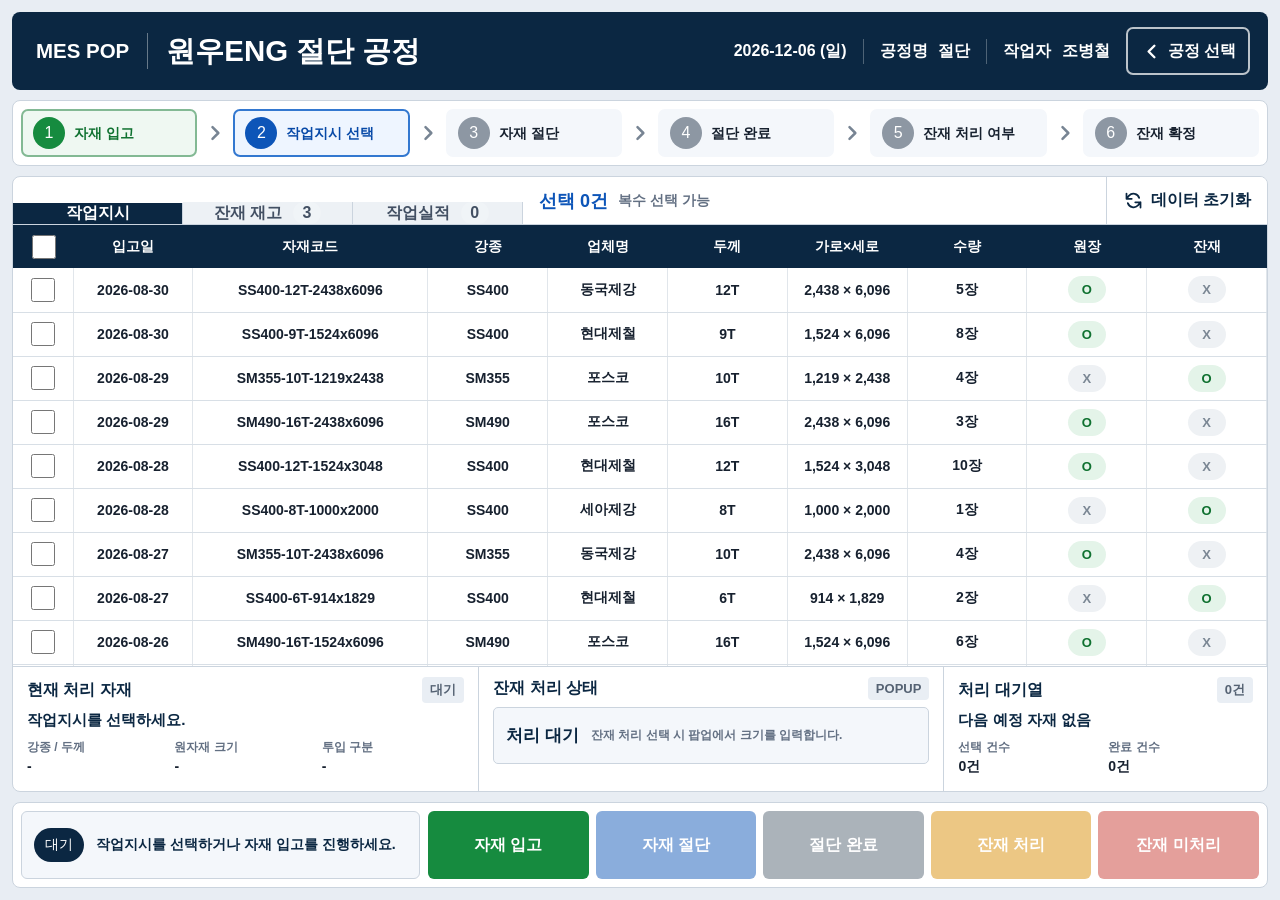
==== cutting.html @ f5e27574 "공정 선택 및 절단 POP 화면 추가" ====
<!doctype html>
<html lang="ko">
  <head>
    <meta charset="UTF-8" />
    <meta name="viewport" content="width=device-width, initial-scale=1.0" />
    <title>MES POP - 원우ENG 절단 공정</title>
    <link rel="stylesheet" href="./cutting.css" />
  </head>
  <body>
    <main class="cutting-shell">
      <header class="cutting-header">
        <div class="header-title">
          <span>MES POP</span>
          <i aria-hidden="true"></i>
          <h1>원우ENG 절단 공정</h1>
        </div>
        <div class="header-facts" aria-label="작업 기본 정보">
          <strong id="todayText">오늘 날짜</strong>
          <i aria-hidden="true"></i>
          <span>공정명 <b>절단</b></span>
          <i aria-hidden="true"></i>
          <span>작업자 <b>조병철</b></span>
          <a href="./index.html" class="back-button">
            <svg viewBox="0 0 24 24" aria-hidden="true"><path d="m15 18-6-6 6-6" /></svg>
            공정 선택
          </a>
        </div>
      </header>

      <section class="flow-strip" aria-label="절단 작업 흐름">
        <div class="flow-step is-done" data-step="0"><span>1</span><strong>자재 입고</strong></div>
        <svg class="flow-arrow" viewBox="0 0 24 24" aria-hidden="true"><path d="m9 5 7 7-7 7" /></svg>
        <div class="flow-step is-active" data-step="1"><span>2</span><strong>작업지시 선택</strong></div>
        <svg class="flow-arrow" viewBox="0 0 24 24" aria-hidden="true"><path d="m9 5 7 7-7 7" /></svg>
        <div class="flow-step" data-step="2"><span>3</span><strong>자재 절단</strong></div>
        <svg class="flow-arrow" viewBox="0 0 24 24" aria-hidden="true"><path d="m9 5 7 7-7 7" /></svg>
        <div class="flow-step" data-step="3"><span>4</span><strong>절단 완료</strong></div>
        <svg class="flow-arrow" viewBox="0 0 24 24" aria-hidden="true"><path d="m9 5 7 7-7 7" /></svg>
        <div class="flow-step" data-step="4"><span>5</span><strong>잔재 처리 여부</strong></div>
        <svg class="flow-arrow" viewBox="0 0 24 24" aria-hidden="true"><path d="m9 5 7 7-7 7" /></svg>
        <div class="flow-step" data-step="5"><span>6</span><strong>잔재 확정</strong></div>
      </section>

      <section class="work-panel">
        <div class="panel-toolbar">
          <div class="tabs" role="tablist" aria-label="자재 정보 보기">
            <button class="tab-button is-active" id="ordersTab" type="button" role="tab" aria-selected="true" aria-controls="ordersView">작업지시</button>
            <button class="tab-button" id="residueTab" type="button" role="tab" aria-selected="false" aria-controls="residueView">잔재 재고 <span id="residueCount">3</span></button>
            <button class="tab-button" id="resultsTab" type="button" role="tab" aria-selected="false" aria-controls="resultsView">작업실적 <span id="resultCount">0</span></button>
          </div>
          <div class="toolbar-summary"><strong id="selectedCount">선택 0건</strong><span>복수 선택 가능</span></div>
          <button class="utility-button" id="resetButton" type="button" title="초기 더미 데이터로 복원">
            <svg viewBox="0 0 24 24" aria-hidden="true"><path d="M4 4v6h6M20 20v-6h-6M5.5 15a7 7 0 0 0 11.6 2.6L20 14M4 10l2.9-3.6A7 7 0 0 1 18.5 9" /></svg>
            데이터 초기화
          </button>
        </div>

        <div class="table-view" id="ordersView" role="tabpanel" aria-labelledby="ordersTab">
          <table class="material-table">
            <thead>
              <tr>
                <th class="check-column"><input id="selectAll" type="checkbox" aria-label="전체 작업지시 선택" /></th>
                <th>입고일</th><th class="code-column">자재코드</th><th>강종</th><th>업체명</th>
                <th>두께</th><th>가로×세로</th><th>수량</th><th>원장</th><th>잔재</th>
              </tr>
            </thead>
            <tbody id="orderRows"></tbody>
          </table>
        </div>

        <div class="table-view" id="residueView" role="tabpanel" aria-labelledby="residueTab" hidden>
          <table class="material-table residue-table">
            <thead><tr><th>잔재번호</th><th class="code-column">원자재코드</th><th>강종</th><th>두께</th><th>가로×세로</th><th>등록일</th><th>상태</th></tr></thead>
            <tbody id="residueRows"></tbody>
          </table>
        </div>

        <div class="table-view" id="resultsView" role="tabpanel" aria-labelledby="resultsTab" hidden>
          <table class="material-table result-table">
            <thead><tr><th>실적번호</th><th>완료일시</th><th class="code-column">자재코드</th><th>강종</th><th>두께</th><th>원자재 크기</th><th>투입 구분</th><th>처리결과</th><th>작업자</th></tr></thead>
            <tbody id="resultRows"></tbody>
          </table>
        </div>

        <div class="work-detail">
          <article class="detail-section current-material">
            <div class="detail-heading"><strong>현재 처리 자재</strong><span id="queuePosition">대기</span></div>
            <p class="primary-value" id="currentCode">작업지시를 선택하세요.</p>
            <dl>
              <div><dt>강종 / 두께</dt><dd id="currentSpec">-</dd></div>
              <div><dt>원자재 크기</dt><dd id="currentSize">-</dd></div>
              <div><dt>투입 구분</dt><dd id="currentSource">-</dd></div>
            </dl>
          </article>

          <article class="detail-section residue-entry" id="residueEntry">
            <div class="detail-heading"><strong>잔재 처리 상태</strong><span>POPUP</span></div>
            <div class="residue-ready"><strong id="residueStatus">처리 대기</strong><p id="inputGuide">잔재 처리 선택 시 팝업에서 크기를 입력합니다.</p></div>
          </article>

          <article class="detail-section queue-section">
            <div class="detail-heading"><strong>처리 대기열</strong><span id="queueCount">0건</span></div>
            <p class="primary-value" id="nextCode">다음 예정 자재 없음</p>
            <dl>
              <div><dt>선택 건수</dt><dd id="totalSelected">0건</dd></div>
              <div><dt>완료 건수</dt><dd id="completedCount">0건</dd></div>
            </dl>
          </article>
        </div>
      </section>

      <footer class="operator-footer">
        <section class="status-message" aria-live="polite">
          <span id="messageType">대기</span>
          <strong id="statusMessage">작업지시를 선택하거나 자재 입고를 진행하세요.</strong>
        </section>
        <section class="action-grid">
          <button class="action-button receipt" id="receiptButton" type="button">자재 입고</button>
          <button class="action-button cut" id="cutButton" type="button" disabled>자재 절단</button>
          <button class="action-button complete" id="completeButton" type="button" disabled>절단 완료</button>
          <button class="action-button residue" id="residueProcessButton" type="button" disabled>잔재 처리</button>
          <button class="action-button discard" id="noResidueButton" type="button" disabled>잔재 미처리</button>
        </section>
      </footer>
    </main>

    <dialog class="receipt-dialog" id="receiptDialog" aria-labelledby="receiptTitle">
      <form method="dialog" id="receiptForm">
        <div class="dialog-header">
          <div><span>자재 입고 등록</span><h2 id="receiptTitle">신규 원장 정보</h2></div>
          <button class="close-button" value="cancel" type="submit" formnovalidate aria-label="입고 등록 창 닫기">×</button>
        </div>
        <div class="form-grid">
          <label>강종<select id="steelInput" required><option value="SS400">SS400</option><option value="SM355">SM355</option><option value="SM490">SM490</option></select></label>
          <label>업체명<input id="supplierInput" type="text" value="포스코" required /></label>
          <label>두께(mm)<input id="thicknessInput" type="number" min="1" value="12" required /></label>
          <label>가로(mm)<input id="widthInput" type="number" min="1" value="2438" required /></label>
          <label>세로(mm)<input id="heightInput" type="number" min="1" value="6096" required /></label>
          <label>수량(장)<input id="quantityInput" type="number" min="1" value="1" required /></label>
        </div>
        <div class="code-preview"><span>자동 생성 자재코드</span><strong id="codePreview">SS400-12T-2438x6096</strong></div>
        <div class="dialog-actions">
          <button class="dialog-cancel" value="cancel" type="submit" formnovalidate>취소</button>
          <button class="dialog-confirm" id="saveReceiptButton" value="default" type="submit">입고 등록</button>
        </div>
      </form>
    </dialog>

    <dialog class="action-dialog no-residue-dialog" id="noResidueDialog" aria-labelledby="noResidueTitle">
      <div class="confirm-dialog-body">
        <span class="dialog-symbol" aria-hidden="true">!</span>
        <h2 id="noResidueTitle">잔재 미처리 확인</h2>
        <p>잔재로 처리하지 않고 절단을 완료하시겠습니까?</p>
        <strong id="noResidueCode">-</strong>
        <div class="decision-actions">
          <button class="yes-button" id="confirmNoResidueButton" type="button">예 (절단완료)</button>
          <button class="no-button" id="changeToResidueButton" type="button">아니요 (잔재처리)</button>
        </div>
      </div>
    </dialog>

    <dialog class="action-dialog residue-size-dialog" id="residueSizeDialog" aria-labelledby="residueDialogTitle">
      <div class="dialog-header">
        <div><span>잔재 재고 등록</span><h2 id="residueDialogTitle">잔재 크기 입력</h2></div>
        <button class="close-button" id="closeResidueDialog" type="button" aria-label="잔재 크기 입력 창 닫기">×</button>
      </div>
      <div class="residue-source-summary">
        <span>현재 처리 자재</span><strong id="residueDialogCode">-</strong><p id="residueDialogSourceSize">원자재 크기 -</p>
      </div>
      <div class="popup-dimension-inputs">
        <label>잔재 가로(mm)<input id="residueWidth" type="number" min="1" inputmode="numeric" placeholder="가로 길이" /></label>
        <span aria-hidden="true">×</span>
        <label>잔재 세로(mm)<input id="residueHeight" type="number" min="1" inputmode="numeric" placeholder="세로 길이" /></label>
      </div>
      <p class="popup-guide" id="popupInputGuide">원자재보다 작은 잔재 가로·세로 길이를 입력하세요.</p>
      <div class="dialog-actions">
        <button class="dialog-cancel" id="cancelResidueButton" type="button">취소</button>
        <button class="dialog-confirm" id="residueConfirmButton" type="button">잔재 확정</button>
      </div>
    </dialog>

    <script src="./cutting.js"></script>
  </body>
</html>
---- cutting.css ----
:root {
  --navy: #0b2742; --navy-2: #12395f; --blue: #0d55b8; --green: #168b3f;
  --green-2: #0f7130; --amber: #f7b500; --amber-2: #d98c00; --red: #c7392f;
  --text: #17212f; --muted: #637083; --line: #cbd4de; --soft: #f4f7fb; --panel: #fff;
  font-family: "Pretendard", "Apple SD Gothic Neo", "Malgun Gothic", Arial, sans-serif;
}

* { box-sizing: border-box; }
body { background: #e8edf3; color: var(--text); margin: 0; min-height: 100vh; }
button, input, select { font: inherit; letter-spacing: 0; }
button { cursor: pointer; font-weight: 900; }
button:disabled { cursor: not-allowed; opacity: .48; }

.cutting-shell {
  display: grid; gap: 10px; grid-template-rows: auto auto minmax(0, 1fr) auto;
  height: 100vh; min-height: 680px; overflow: hidden; padding: 12px;
}

.cutting-header {
  align-items: center; background: var(--navy); border-radius: 8px; color: #fff; display: grid;
  gap: 24px; grid-template-columns: minmax(390px, 1fr) auto; min-height: 78px; padding: 12px 18px 12px 24px;
}
.header-title, .header-facts { align-items: center; display: flex; min-width: 0; }
.header-title { gap: 18px; }
.header-title > span { font-size: clamp(20px, 1.6vw, 26px); font-weight: 900; white-space: nowrap; }
.header-title > i { background: rgba(255,255,255,.38); height: 36px; width: 1px; }
.header-title h1 { font-size: clamp(25px, 2.3vw, 38px); line-height: 1; margin: 0; white-space: nowrap; }
.header-facts { gap: 16px; font-size: clamp(15px, 1.25vw, 20px); font-style: normal; font-weight: 700; white-space: nowrap; }
.header-facts > i { background: rgba(255,255,255,.28); height: 25px; width: 1px; }
.header-facts b { margin-left: 6px; }
.back-button {
  align-items: center; border: 2px solid rgba(255,255,255,.72); border-radius: 7px; color: #fff;
  display: inline-flex; font-weight: 900; gap: 5px; min-height: 48px; padding: 0 12px; text-decoration: none;
}
.back-button:hover, .back-button:focus-visible { background: rgba(255,255,255,.12); outline: 3px solid rgba(255,255,255,.22); }
.back-button svg { fill: none; height: 23px; stroke: currentColor; stroke-linecap: round; stroke-linejoin: round; stroke-width: 2.5; width: 23px; }

.flow-strip {
  align-items: center; background: #fff; border: 1px solid var(--line); border-radius: 8px; display: flex;
  gap: 8px;
  min-height: 62px; padding: 8px;
}
.flow-step { align-items: center; background: var(--soft); border: 2px solid transparent; border-radius: 7px; display: flex; flex: 1 1 0; gap: 9px; min-height: 46px; min-width: 0; padding: 6px 10px; }
.flow-step span { align-items: center; background: #8d97a3; border-radius: 999px; color: #fff; display: flex; flex: 0 0 32px; font-size: 16px; height: 32px; justify-content: center; width: 32px; }
.flow-step strong { font-size: clamp(14px, 1.1vw, 18px); white-space: nowrap; }
.flow-step.is-active { background: #eef5ff; border-color: #3378d0; color: #0749a7; }
.flow-step.is-active span { background: var(--blue); }
.flow-step.is-done { background: #eff8f2; border-color: #83b994; color: var(--green-2); }
.flow-step.is-done span { background: var(--green); }
.flow-arrow { fill: none; flex: 0 0 20px; height: 20px; stroke: #778493; stroke-linecap: round; stroke-linejoin: round; stroke-width: 3; width: 20px; }

.work-panel {
  background: #fff; border: 1px solid var(--line); border-radius: 8px; display: grid;
  grid-template-rows: auto minmax(170px, 1fr) auto; min-height: 0; overflow: hidden;
}
.panel-toolbar { align-items: stretch; border-bottom: 1px solid var(--line); display: grid; grid-template-columns: auto 1fr auto; min-height: 48px; }
.tabs { align-items: end; display: flex; }
.tab-button { background: #edf1f5; border: 0; border-right: 1px solid var(--line); color: #435063; min-width: 170px; padding: 0 22px; }
.tab-button.is-active { background: var(--navy); color: #fff; }
.tab-button span { background: rgba(255,255,255,.18); border-radius: 999px; display: inline-flex; justify-content: center; margin-left: 6px; min-width: 28px; padding: 2px 7px; }
.toolbar-summary { align-items: center; display: flex; gap: 10px; padding: 0 16px; }
.toolbar-summary strong { color: var(--blue); font-size: 18px; }
.toolbar-summary span { color: var(--muted); font-size: 14px; font-weight: 800; }
.utility-button { align-items: center; background: #fff; border: 0; border-left: 1px solid var(--line); color: var(--navy); display: flex; gap: 7px; padding: 0 16px; }
.utility-button:hover { background: var(--soft); }
.utility-button svg { fill: none; height: 21px; stroke: currentColor; stroke-linecap: round; stroke-linejoin: round; stroke-width: 2; width: 21px; }

.table-view { min-height: 0; overflow: auto; }
.table-view[hidden] { display: none; }
.material-table { border-collapse: collapse; min-width: 1180px; table-layout: fixed; width: 100%; }
.material-table th { background: var(--navy); color: #fff; font-size: clamp(14px, 1.05vw, 17px); height: 43px; padding: 0 8px; position: sticky; top: 0; white-space: nowrap; z-index: 2; }
.material-table td { border-bottom: 1px solid #d8dfe6; border-right: 1px solid #e1e6eb; font-size: clamp(14px, 1.05vw, 17px); font-weight: 700; height: 44px; padding: 4px 8px; text-align: center; white-space: nowrap; }
.material-table tbody tr { cursor: pointer; }
.material-table tbody tr:hover { background: #f0f6fc; }
.material-table tbody tr.is-selected { background: #e2efff; color: #0752af; outline: 2px solid #3c8ae5; outline-offset: -2px; }
.material-table tbody tr.is-empty { color: #98a2ad; cursor: not-allowed; }
.check-column { width: 60px; }
.code-column { width: 235px; }
.material-table input[type="checkbox"] { accent-color: var(--blue); height: 24px; width: 24px; }
.source-mark { align-items: center; border-radius: 999px; display: inline-flex; font-size: 13px; font-weight: 900; height: 27px; justify-content: center; min-width: 38px; padding: 0 8px; }
.source-mark.is-on { background: #e4f4e9; color: var(--green-2); }
.source-mark.is-off { background: #eef1f4; color: #7b8794; }
.residue-table { min-width: 980px; }
.residue-table td:first-child { color: var(--blue); font-weight: 900; }
.stock-status { color: var(--green); font-weight: 900; }
.result-table { min-width: 1240px; }
.result-table td:first-child { color: var(--blue); font-weight: 900; }
.result-status { background: #e9edf2; border-radius: 4px; color: #3e4a59; display: inline-block; font-size: 13px; font-weight: 900; padding: 5px 9px; }
.empty-result-row { cursor: default !important; }
.empty-result-row td { color: var(--muted); font-size: 17px; height: 120px; }

.work-detail { border-top: 1px solid var(--line); display: grid; grid-template-columns: 1.15fr 1.15fr .8fr; min-height: 125px; }
.detail-section { min-width: 0; padding: 10px 14px; }
.detail-section + .detail-section { border-left: 1px solid var(--line); }
.detail-heading { align-items: center; display: flex; justify-content: space-between; margin-bottom: 7px; }
.detail-heading strong { color: var(--navy); font-size: 16px; }
.detail-heading span { background: #e9eef4; border-radius: 4px; color: #556273; font-size: 13px; font-weight: 900; padding: 4px 8px; }
.primary-value { color: var(--navy); font-size: clamp(15px, 1.2vw, 19px); font-weight: 900; margin: 0 0 8px; overflow: hidden; text-overflow: ellipsis; white-space: nowrap; }
.detail-section dl { display: grid; gap: 5px; grid-template-columns: repeat(3, minmax(0, 1fr)); margin: 0; }
.detail-section dl div { min-width: 0; }
.detail-section dt { color: var(--muted); font-size: 12px; font-weight: 800; }
.detail-section dd { font-size: 14px; font-weight: 900; margin: 2px 0 0; overflow: hidden; text-overflow: ellipsis; white-space: nowrap; }
.queue-section dl { grid-template-columns: repeat(2, minmax(0, 1fr)); }
.dimension-inputs { align-items: end; display: grid; gap: 8px; grid-template-columns: 1fr auto 1fr; }
.dimension-inputs label { color: var(--muted); display: grid; font-size: 12px; font-weight: 800; gap: 3px; }
.dimension-inputs > span { font-size: 22px; font-weight: 900; padding-bottom: 9px; }
.dimension-inputs input { border: 2px solid #aeb9c5; border-radius: 5px; font-size: 19px; font-weight: 900; height: 42px; min-width: 0; padding: 0 10px; width: 100%; }
.dimension-inputs input:focus { border-color: var(--blue); outline: 3px solid rgba(13,85,184,.16); }
.dimension-inputs input:disabled { background: #edf0f3; }
.residue-entry.is-active { background: #f0f9f3; }
.residue-entry.is-active .detail-heading strong { color: var(--green-2); }
#inputGuide { color: var(--muted); font-size: 12px; font-weight: 800; margin: 5px 0 0; }
#inputGuide.is-error { color: var(--red); }
.residue-ready { align-items: center; background: var(--soft); border: 1px solid var(--line); border-radius: 5px; display: flex; gap: 12px; min-height: 57px; padding: 8px 12px; }
.residue-ready > strong { color: var(--navy); flex: 0 0 auto; font-size: 17px; }
.residue-ready p { margin: 0 !important; }

.operator-footer { background: #fff; border: 1px solid var(--line); border-radius: 8px; display: grid; gap: 8px; grid-template-columns: minmax(330px, .72fr) minmax(760px, 1.5fr); min-height: 86px; padding: 8px; }
.status-message { align-items: center; background: var(--soft); border: 1px solid var(--line); border-radius: 6px; display: flex; gap: 12px; min-width: 0; padding: 8px 12px; }
.status-message span { align-items: center; background: var(--navy); border-radius: 999px; color: #fff; display: flex; flex: 0 0 50px; font-size: 14px; height: 34px; justify-content: center; }
.status-message strong { color: var(--navy); font-size: clamp(14px, 1.1vw, 17px); line-height: 1.25; }
.status-message.is-working span { background: var(--green); }
.status-message.is-alert span { background: var(--amber-2); }
.status-message.is-complete span { background: var(--green); }
.action-grid { display: grid; gap: 7px; grid-template-columns: repeat(5, minmax(0, 1fr)); }
.action-button { border: 0; border-radius: 6px; color: #fff; font-size: clamp(15px, 1.25vw, 20px); min-height: 66px; padding: 6px; }
.action-button:not(:disabled):active { transform: translateY(1px); }
.receipt { background: var(--green); }
.cut { background: var(--blue); }
.complete { background: #526171; }
.residue { background: var(--amber-2); }
.discard { background: var(--red); }
.confirm { background: var(--navy); }

.receipt-dialog { border: 0; border-radius: 8px; box-shadow: 0 24px 80px rgba(0,0,0,.36); max-width: 760px; padding: 0; width: calc(100% - 32px); }
.receipt-dialog::backdrop { background: rgba(5,20,34,.68); }
.receipt-dialog form { margin: 0; }
.dialog-header { align-items: center; background: var(--navy); color: #fff; display: flex; justify-content: space-between; padding: 18px 22px; }
.dialog-header span { color: #9ec3e7; font-size: 14px; font-weight: 900; }
.dialog-header h2 { font-size: 27px; margin: 3px 0 0; }
.close-button { background: transparent; border: 0; color: #fff; font-size: 38px; height: 48px; width: 48px; }
.form-grid { display: grid; gap: 15px; grid-template-columns: repeat(2, minmax(0, 1fr)); padding: 22px; }
.form-grid label { color: #465467; display: grid; font-size: 15px; font-weight: 900; gap: 6px; }
.form-grid input, .form-grid select { background: #fff; border: 2px solid #b6c0cb; border-radius: 6px; font-size: 19px; font-weight: 800; height: 50px; min-width: 0; padding: 0 12px; }
.form-grid input:focus, .form-grid select:focus { border-color: var(--blue); outline: 3px solid rgba(13,85,184,.14); }
.code-preview { background: #eef5fd; border: 1px solid #b9d3f0; display: grid; gap: 5px; margin: 0 22px; padding: 13px 16px; }
.code-preview span { color: var(--muted); font-size: 13px; font-weight: 900; }
.code-preview strong { color: var(--blue); font-size: 23px; overflow-wrap: anywhere; }
.dialog-actions { display: grid; gap: 10px; grid-template-columns: 1fr 1fr; padding: 18px 22px 22px; }
.dialog-actions button { border: 0; border-radius: 6px; font-size: 19px; min-height: 56px; }
.dialog-cancel { background: #e5e9ee; color: #374354; }
.dialog-confirm { background: var(--green); color: #fff; }

.action-dialog { border: 0; border-radius: 8px; box-shadow: 0 24px 80px rgba(0,0,0,.4); max-width: 620px; padding: 0; width: calc(100% - 32px); }
.action-dialog::backdrop { background: rgba(5,20,34,.72); }
.confirm-dialog-body { padding: 28px; text-align: center; }
.dialog-symbol { align-items: center; background: #fff3cf; border: 2px solid var(--amber-2); border-radius: 999px; color: #8b5800; display: flex; font-size: 32px; font-weight: 900; height: 64px; justify-content: center; margin: 0 auto 14px; width: 64px; }
.confirm-dialog-body h2 { color: var(--navy); font-size: 28px; margin: 0 0 10px; }
.confirm-dialog-body p { color: #2f3b4a; font-size: 21px; font-weight: 800; line-height: 1.45; margin: 0 0 14px; }
.confirm-dialog-body > strong { background: var(--soft); border: 1px solid var(--line); color: var(--blue); display: block; font-size: 18px; overflow-wrap: anywhere; padding: 12px; }
.decision-actions { display: grid; gap: 10px; grid-template-columns: 1fr 1fr; margin-top: 22px; }
.decision-actions button { border: 0; border-radius: 6px; color: #fff; font-size: 19px; min-height: 62px; }
.yes-button { background: var(--green); }
.no-button { background: var(--amber-2); }
.residue-source-summary { background: #eef5fd; border-bottom: 1px solid #b9d3f0; display: grid; gap: 4px; padding: 15px 22px; }
.residue-source-summary span { color: var(--muted); font-size: 13px; font-weight: 900; }
.residue-source-summary strong { color: var(--blue); font-size: 20px; overflow-wrap: anywhere; }
.residue-source-summary p { color: #3e4a59; font-size: 15px; font-weight: 800; margin: 0; }
.popup-dimension-inputs { align-items: end; display: grid; gap: 10px; grid-template-columns: 1fr auto 1fr; padding: 22px 22px 10px; }
.popup-dimension-inputs label { color: #465467; display: grid; font-size: 14px; font-weight: 900; gap: 6px; }
.popup-dimension-inputs input { border: 2px solid #aeb9c5; border-radius: 6px; font-size: 22px; font-weight: 900; height: 54px; min-width: 0; padding: 0 12px; width: 100%; }
.popup-dimension-inputs input:focus { border-color: var(--blue); outline: 3px solid rgba(13,85,184,.16); }
.popup-dimension-inputs > span { font-size: 25px; font-weight: 900; padding-bottom: 12px; }
.popup-guide { color: var(--muted); font-size: 14px; font-weight: 800; margin: 0; padding: 0 22px; }
.popup-guide.is-error { color: var(--red); }

@media (max-width: 1240px) {
  .cutting-shell { height: auto; min-height: 100vh; overflow: visible; }
  .cutting-header { grid-template-columns: 1fr; gap: 10px; }
  .header-facts { flex-wrap: wrap; }
  .flow-strip { overflow-x: auto; }
  .flow-step { min-width: 150px; }
  .work-panel { min-height: 540px; }
  .operator-footer { grid-template-columns: 1fr; }
}

@media (max-width: 820px) {
  .cutting-shell { padding: 7px; }
  .header-title { align-items: flex-start; flex-direction: column; gap: 3px; }
  .header-title > i { display: none; }
  .header-title h1 { white-space: normal; }
  .header-facts > i { display: none; }
  .back-button { margin-left: auto; }
  .panel-toolbar { grid-template-columns: 1fr auto; }
  .toolbar-summary { grid-column: 1 / -1; grid-row: 2; min-height: 42px; }
  .tab-button { min-width: 130px; padding: 0 12px; }
  .utility-button { font-size: 0; padding: 0 14px; }
  .utility-button svg { height: 26px; width: 26px; }
  .work-detail { grid-template-columns: 1fr; }
  .detail-section + .detail-section { border-left: 0; border-top: 1px solid var(--line); }
  .action-grid { grid-template-columns: repeat(2, minmax(0, 1fr)); }
  .action-button { min-height: 58px; }
  .form-grid { grid-template-columns: 1fr; }
  .tabs { max-width: 100%; overflow-x: auto; }
}

@media (max-width: 480px) {
  .header-facts { align-items: flex-start; flex-direction: column; }
  .back-button { margin-left: 0; width: 100%; }
  .tabs { overflow-x: auto; }
  .panel-toolbar { grid-template-columns: minmax(0, 1fr) auto; }
  .tab-button { min-width: 118px; }
  .detail-section dl { grid-template-columns: 1fr; }
  .dimension-inputs { grid-template-columns: 1fr; }
  .dimension-inputs > span { display: none; }
  .decision-actions, .popup-dimension-inputs { grid-template-columns: 1fr; }
  .popup-dimension-inputs > span { display: none; }
}

@media (prefers-reduced-motion: reduce) { * { scroll-behavior: auto !important; } }
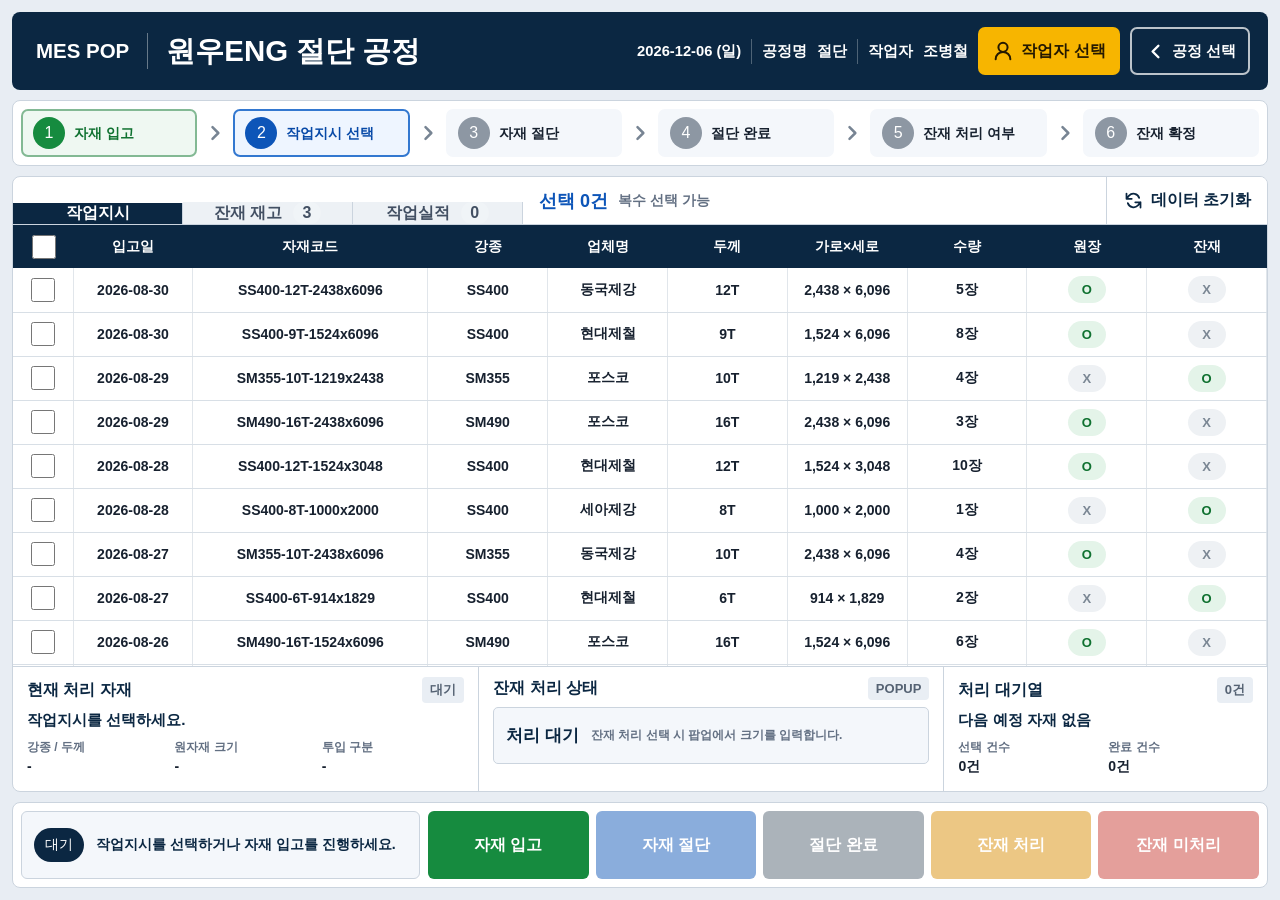
==== commit aa87f4a4: "작업자 선택 및 이름 반영 기능 추가" ====
--- a/cutting.html
+++ b/cutting.html
@@ -5,6 +5,7 @@
     <meta name="viewport" content="width=device-width, initial-scale=1.0" />
     <title>MES POP - 원우ENG 절단 공정</title>
     <link rel="stylesheet" href="./cutting.css" />
+    <link rel="stylesheet" href="./operator.css" />
   </head>
   <body>
     <main class="cutting-shell">
@@ -19,7 +20,11 @@
           <i aria-hidden="true"></i>
           <span>공정명 <b>절단</b></span>
           <i aria-hidden="true"></i>
-          <span>작업자 <b>조병철</b></span>
+          <span>작업자 <b data-operator-name>조병철</b></span>
+          <button class="operator-select-button" type="button">
+            <svg viewBox="0 0 24 24" aria-hidden="true"><path d="M20 21a8 8 0 0 0-16 0M12 13a5 5 0 1 0 0-10 5 5 0 0 0 0 10" /></svg>
+            작업자 선택
+          </button>
           <a href="./index.html" class="back-button">
             <svg viewBox="0 0 24 24" aria-hidden="true"><path d="m15 18-6-6 6-6" /></svg>
             공정 선택
@@ -179,6 +184,7 @@
       </div>
     </dialog>
 
+    <script src="./operator.js"></script>
     <script src="./cutting.js"></script>
   </body>
 </html>
--- a/cutting.css
+++ b/cutting.css
@@ -25,7 +25,7 @@
 .header-title > span { font-size: clamp(20px, 1.6vw, 26px); font-weight: 900; white-space: nowrap; }
 .header-title > i { background: rgba(255,255,255,.38); height: 36px; width: 1px; }
 .header-title h1 { font-size: clamp(25px, 2.3vw, 38px); line-height: 1; margin: 0; white-space: nowrap; }
-.header-facts { gap: 16px; font-size: clamp(15px, 1.25vw, 20px); font-style: normal; font-weight: 700; white-space: nowrap; }
+.header-facts { gap: 10px; font-size: clamp(14px, 1.15vw, 19px); font-style: normal; font-weight: 700; white-space: nowrap; }
 .header-facts > i { background: rgba(255,255,255,.28); height: 25px; width: 1px; }
 .header-facts b { margin-left: 6px; }
 .back-button {
--- a/operator.css
+++ b/operator.css
@@ -0,0 +1,134 @@
+.operator-select-button {
+  align-items: center;
+  background: #f7b500;
+  border: 0;
+  border-radius: 7px;
+  color: #241900;
+  display: inline-flex;
+  flex: 0 0 auto;
+  font-size: 16px;
+  font-weight: 900;
+  gap: 7px;
+  justify-content: center;
+  min-height: 48px;
+  padding: 0 14px;
+  white-space: nowrap;
+}
+
+.operator-select-button:hover,
+.operator-select-button:focus-visible {
+  background: #ffc72c;
+  outline: 3px solid rgba(247, 181, 0, 0.28);
+}
+
+.operator-select-button svg {
+  fill: none;
+  height: 22px;
+  stroke: currentColor;
+  stroke-linecap: round;
+  stroke-linejoin: round;
+  stroke-width: 2.2;
+  width: 22px;
+}
+
+.operator-dialog {
+  border: 0;
+  border-radius: 8px;
+  box-shadow: 0 24px 80px rgba(0, 0, 0, 0.4);
+  max-width: 560px;
+  padding: 0;
+  width: calc(100% - 32px);
+}
+
+.operator-dialog::backdrop {
+  background: rgba(5, 20, 34, 0.72);
+}
+
+.operator-dialog form {
+  margin: 0;
+}
+
+.operator-dialog-header {
+  background: #0b2742;
+  color: #fff;
+  padding: 22px 24px;
+}
+
+.operator-dialog-header span {
+  color: #9ec3e7;
+  display: block;
+  font-size: 14px;
+  font-weight: 900;
+  margin-bottom: 5px;
+}
+
+.operator-dialog-header h2 {
+  font-size: 28px;
+  line-height: 1.25;
+  margin: 0;
+}
+
+.operator-dialog-body {
+  padding: 24px;
+}
+
+.operator-dialog-body label {
+  color: #465467;
+  display: grid;
+  font-size: 15px;
+  font-weight: 900;
+  gap: 8px;
+}
+
+.operator-dialog-body input {
+  border: 2px solid #aeb9c5;
+  border-radius: 6px;
+  color: #17212f;
+  font-size: 24px;
+  font-weight: 900;
+  height: 60px;
+  padding: 0 14px;
+  width: 100%;
+}
+
+.operator-dialog-body input:focus {
+  border-color: #0d55b8;
+  outline: 3px solid rgba(13, 85, 184, 0.16);
+}
+
+.operator-dialog-actions {
+  display: grid;
+  gap: 10px;
+  grid-template-columns: 1fr 1fr;
+  padding: 0 24px 24px;
+}
+
+.operator-dialog-actions button {
+  border: 0;
+  border-radius: 6px;
+  font-size: 19px;
+  font-weight: 900;
+  min-height: 58px;
+}
+
+.operator-dialog-cancel {
+  background: #e5e9ee;
+  color: #374354;
+}
+
+.operator-dialog-confirm {
+  background: #168b3f;
+  color: #fff;
+}
+
+@media (max-width: 520px) {
+  .operator-dialog-header,
+  .operator-dialog-body {
+    padding: 18px;
+  }
+
+  .operator-dialog-actions {
+    grid-template-columns: 1fr;
+    padding: 0 18px 18px;
+  }
+}
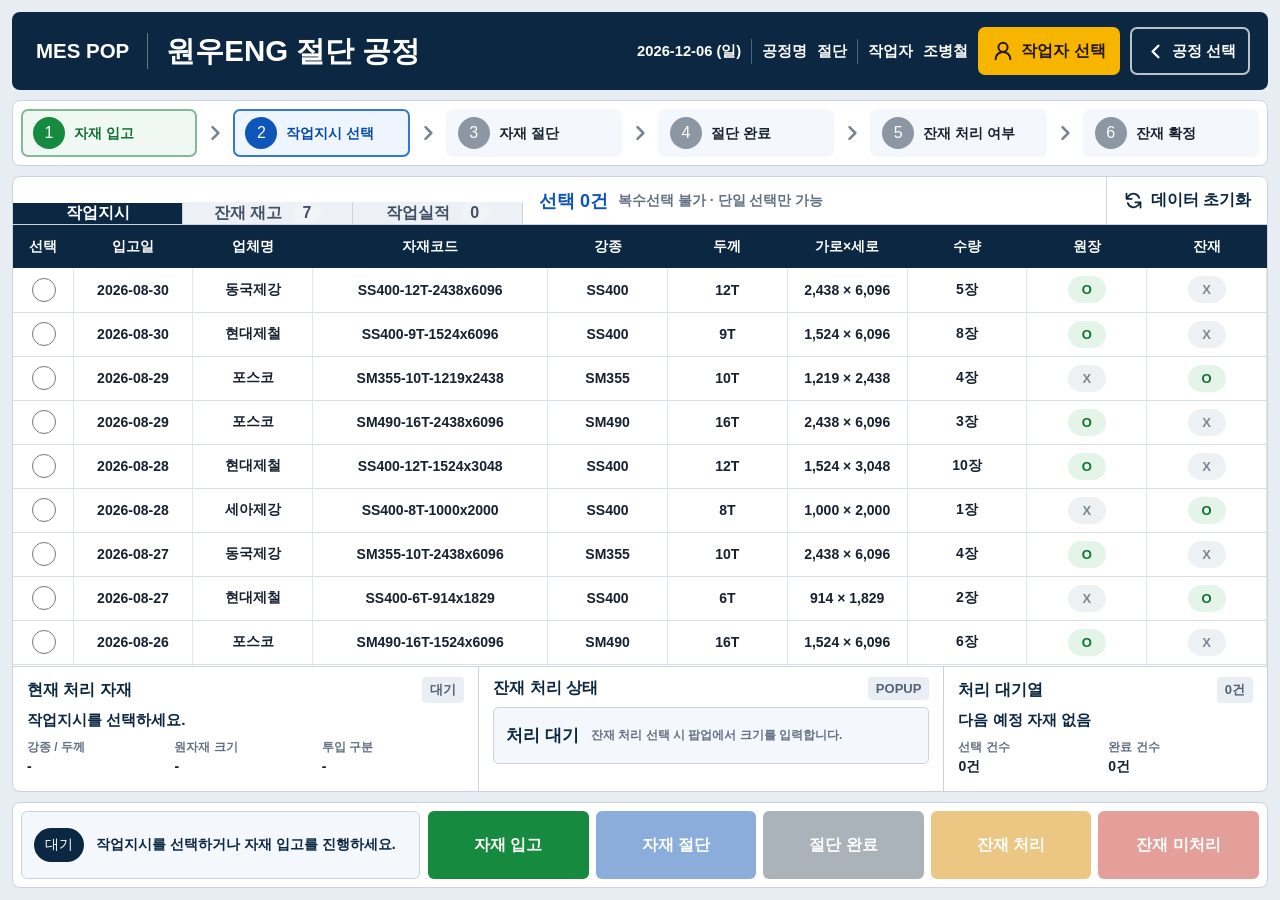
==== commit 1df14142: "작업지시 단일 선택 및 잔재 수량 동기화" ====
--- a/cutting.html
+++ b/cutting.html
@@ -53,7 +53,7 @@
             <button class="tab-button" id="residueTab" type="button" role="tab" aria-selected="false" aria-controls="residueView">잔재 재고 <span id="residueCount">3</span></button>
             <button class="tab-button" id="resultsTab" type="button" role="tab" aria-selected="false" aria-controls="resultsView">작업실적 <span id="resultCount">0</span></button>
           </div>
-          <div class="toolbar-summary"><strong id="selectedCount">선택 0건</strong><span>복수 선택 가능</span></div>
+          <div class="toolbar-summary"><strong id="selectedCount">선택 0건</strong><span>복수선택 불가 · 단일 선택만 가능</span></div>
           <button class="utility-button" id="resetButton" type="button" title="초기 더미 데이터로 복원">
             <svg viewBox="0 0 24 24" aria-hidden="true"><path d="M4 4v6h6M20 20v-6h-6M5.5 15a7 7 0 0 0 11.6 2.6L20 14M4 10l2.9-3.6A7 7 0 0 1 18.5 9" /></svg>
             데이터 초기화
@@ -64,8 +64,8 @@
           <table class="material-table">
             <thead>
               <tr>
-                <th class="check-column"><input id="selectAll" type="checkbox" aria-label="전체 작업지시 선택" /></th>
-                <th>입고일</th><th class="code-column">자재코드</th><th>강종</th><th>업체명</th>
+                <th class="check-column">선택</th>
+                <th>입고일</th><th>업체명</th><th class="code-column">자재코드</th><th>강종</th>
                 <th>두께</th><th>가로×세로</th><th>수량</th><th>원장</th><th>잔재</th>
               </tr>
             </thead>
@@ -75,7 +75,7 @@
 
         <div class="table-view" id="residueView" role="tabpanel" aria-labelledby="residueTab" hidden>
           <table class="material-table residue-table">
-            <thead><tr><th>잔재번호</th><th class="code-column">원자재코드</th><th>강종</th><th>두께</th><th>가로×세로</th><th>등록일</th><th>상태</th></tr></thead>
+            <thead><tr><th>잔재번호</th><th class="code-column">원자재코드</th><th>강종</th><th>두께</th><th>가로×세로</th><th>수량</th><th>등록일</th><th>상태</th></tr></thead>
             <tbody id="residueRows"></tbody>
           </table>
         </div>
--- a/cutting.css
+++ b/cutting.css
@@ -76,13 +76,14 @@
 .material-table tbody tr.is-empty { color: #98a2ad; cursor: not-allowed; }
 .check-column { width: 60px; }
 .code-column { width: 235px; }
-.material-table input[type="checkbox"] { accent-color: var(--blue); height: 24px; width: 24px; }
+.material-table input[type="radio"] { accent-color: var(--blue); height: 24px; width: 24px; }
 .source-mark { align-items: center; border-radius: 999px; display: inline-flex; font-size: 13px; font-weight: 900; height: 27px; justify-content: center; min-width: 38px; padding: 0 8px; }
 .source-mark.is-on { background: #e4f4e9; color: var(--green-2); }
 .source-mark.is-off { background: #eef1f4; color: #7b8794; }
-.residue-table { min-width: 980px; }
+.residue-table { min-width: 1080px; }
 .residue-table td:first-child { color: var(--blue); font-weight: 900; }
 .stock-status { color: var(--green); font-weight: 900; }
+.stock-status.is-empty { color: var(--red); }
 .result-table { min-width: 1240px; }
 .result-table td:first-child { color: var(--blue); font-weight: 900; }
 .result-status { background: #e9edf2; border-radius: 4px; color: #3e4a59; display: inline-block; font-size: 13px; font-weight: 900; padding: 5px 9px; }
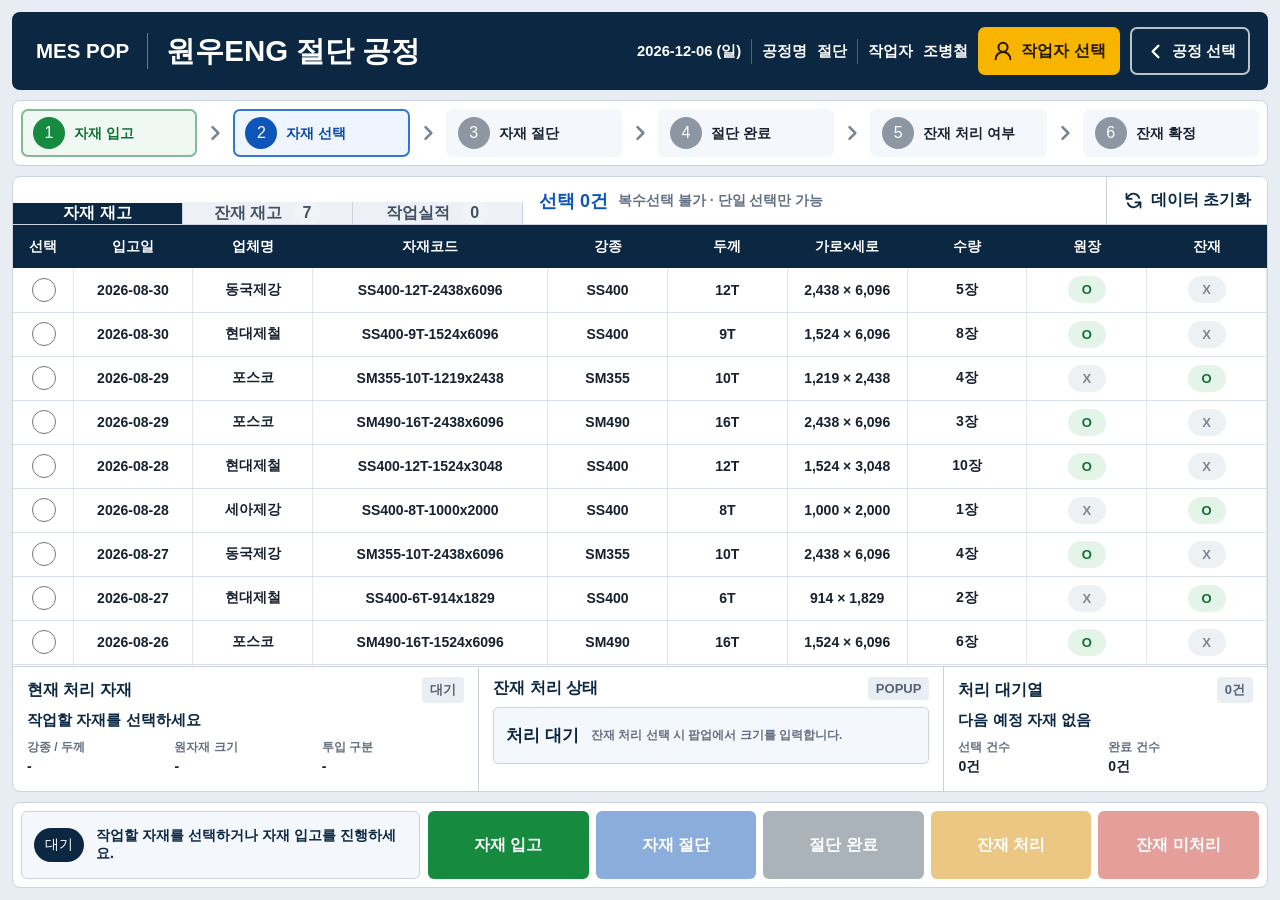
==== commit 2687ecf1: "절단 공정 자재 재고 용어 정비" ====
--- a/cutting.html
+++ b/cutting.html
@@ -35,7 +35,7 @@
       <section class="flow-strip" aria-label="절단 작업 흐름">
         <div class="flow-step is-done" data-step="0"><span>1</span><strong>자재 입고</strong></div>
         <svg class="flow-arrow" viewBox="0 0 24 24" aria-hidden="true"><path d="m9 5 7 7-7 7" /></svg>
-        <div class="flow-step is-active" data-step="1"><span>2</span><strong>작업지시 선택</strong></div>
+        <div class="flow-step is-active" data-step="1"><span>2</span><strong>자재 선택</strong></div>
         <svg class="flow-arrow" viewBox="0 0 24 24" aria-hidden="true"><path d="m9 5 7 7-7 7" /></svg>
         <div class="flow-step" data-step="2"><span>3</span><strong>자재 절단</strong></div>
         <svg class="flow-arrow" viewBox="0 0 24 24" aria-hidden="true"><path d="m9 5 7 7-7 7" /></svg>
@@ -49,7 +49,7 @@
       <section class="work-panel">
         <div class="panel-toolbar">
           <div class="tabs" role="tablist" aria-label="자재 정보 보기">
-            <button class="tab-button is-active" id="ordersTab" type="button" role="tab" aria-selected="true" aria-controls="ordersView">작업지시</button>
+            <button class="tab-button is-active" id="ordersTab" type="button" role="tab" aria-selected="true" aria-controls="ordersView">자재 재고</button>
             <button class="tab-button" id="residueTab" type="button" role="tab" aria-selected="false" aria-controls="residueView">잔재 재고 <span id="residueCount">3</span></button>
             <button class="tab-button" id="resultsTab" type="button" role="tab" aria-selected="false" aria-controls="resultsView">작업실적 <span id="resultCount">0</span></button>
           </div>
@@ -90,7 +90,7 @@
         <div class="work-detail">
           <article class="detail-section current-material">
             <div class="detail-heading"><strong>현재 처리 자재</strong><span id="queuePosition">대기</span></div>
-            <p class="primary-value" id="currentCode">작업지시를 선택하세요.</p>
+            <p class="primary-value" id="currentCode">작업할 자재를 선택하세요</p>
             <dl>
               <div><dt>강종 / 두께</dt><dd id="currentSpec">-</dd></div>
               <div><dt>원자재 크기</dt><dd id="currentSize">-</dd></div>
@@ -117,7 +117,7 @@
       <footer class="operator-footer">
         <section class="status-message" aria-live="polite">
           <span id="messageType">대기</span>
-          <strong id="statusMessage">작업지시를 선택하거나 자재 입고를 진행하세요.</strong>
+          <strong id="statusMessage">작업할 자재를 선택하거나 자재 입고를 진행하세요.</strong>
         </section>
         <section class="action-grid">
           <button class="action-button receipt" id="receiptButton" type="button">자재 입고</button>
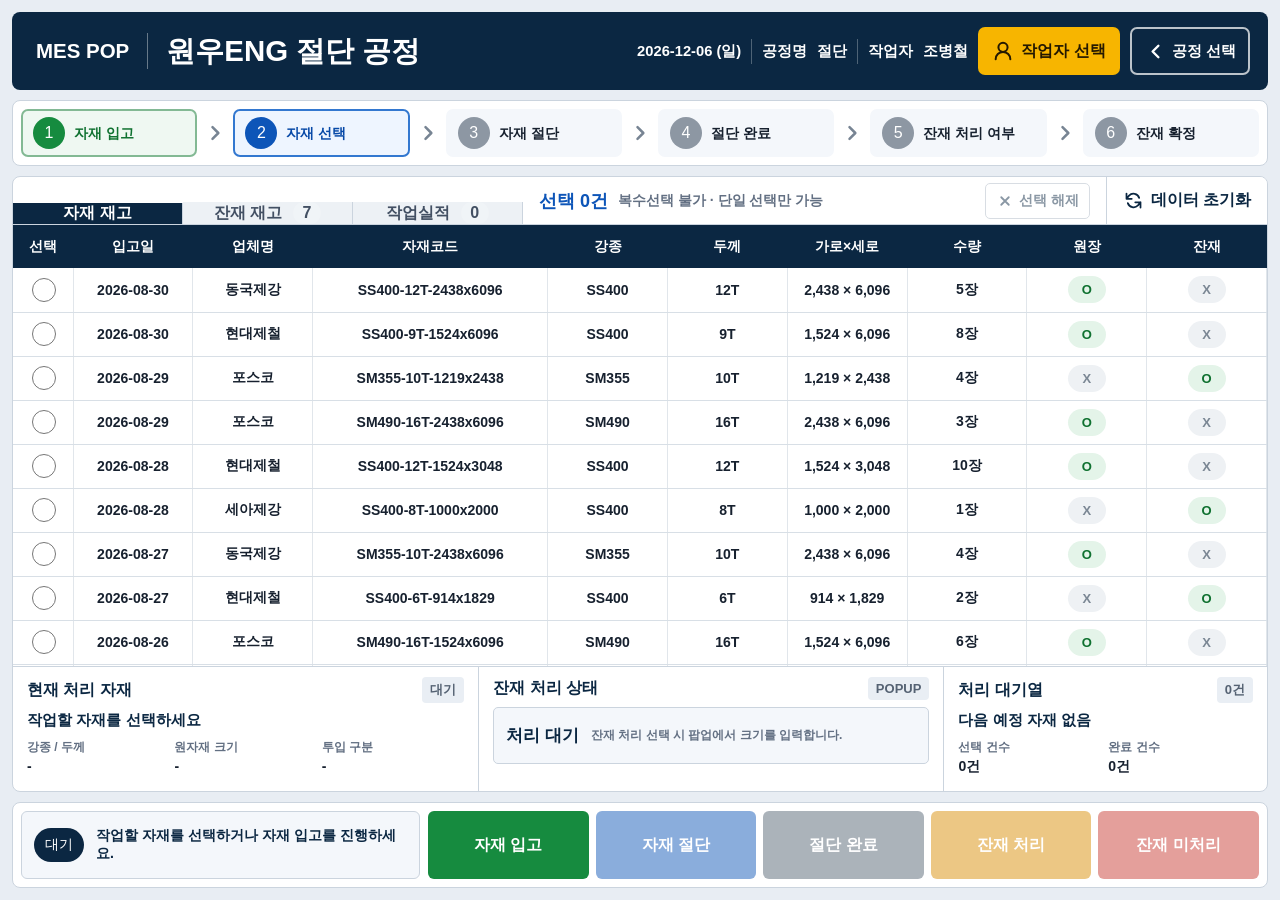
==== commit 5fbac0b0: "잔재 재고 선택 및 선택 해제 기능 추가" ====
--- a/cutting.html
+++ b/cutting.html
@@ -53,7 +53,14 @@
             <button class="tab-button" id="residueTab" type="button" role="tab" aria-selected="false" aria-controls="residueView">잔재 재고 <span id="residueCount">3</span></button>
             <button class="tab-button" id="resultsTab" type="button" role="tab" aria-selected="false" aria-controls="resultsView">작업실적 <span id="resultCount">0</span></button>
           </div>
-          <div class="toolbar-summary"><strong id="selectedCount">선택 0건</strong><span>복수선택 불가 · 단일 선택만 가능</span></div>
+          <div class="toolbar-summary">
+            <strong id="selectedCount">선택 0건</strong>
+            <span>복수선택 불가 · 단일 선택만 가능</span>
+            <button class="clear-selection-button" id="clearSelectionButton" type="button" disabled>
+              <svg viewBox="0 0 24 24" aria-hidden="true"><path d="m7 7 10 10M17 7 7 17" /></svg>
+              선택 해제
+            </button>
+          </div>
           <button class="utility-button" id="resetButton" type="button" title="초기 더미 데이터로 복원">
             <svg viewBox="0 0 24 24" aria-hidden="true"><path d="M4 4v6h6M20 20v-6h-6M5.5 15a7 7 0 0 0 11.6 2.6L20 14M4 10l2.9-3.6A7 7 0 0 1 18.5 9" /></svg>
             데이터 초기화
@@ -75,7 +82,7 @@
 
         <div class="table-view" id="residueView" role="tabpanel" aria-labelledby="residueTab" hidden>
           <table class="material-table residue-table">
-            <thead><tr><th>잔재번호</th><th class="code-column">원자재코드</th><th>강종</th><th>두께</th><th>가로×세로</th><th>수량</th><th>등록일</th><th>상태</th></tr></thead>
+            <thead><tr><th class="check-column">선택</th><th>잔재번호</th><th class="code-column">원자재코드</th><th>강종</th><th>두께</th><th>가로×세로</th><th>수량</th><th>등록일</th><th>상태</th></tr></thead>
             <tbody id="residueRows"></tbody>
           </table>
         </div>
--- a/cutting.css
+++ b/cutting.css
@@ -61,6 +61,9 @@
 .toolbar-summary { align-items: center; display: flex; gap: 10px; padding: 0 16px; }
 .toolbar-summary strong { color: var(--blue); font-size: 18px; }
 .toolbar-summary span { color: var(--muted); font-size: 14px; font-weight: 800; }
+.clear-selection-button { align-items: center; background: #fff; border: 1px solid #aeb9c5; border-radius: 5px; color: var(--navy); display: inline-flex; font-size: 14px; gap: 5px; margin-left: auto; min-height: 36px; padding: 0 10px; }
+.clear-selection-button:hover:not(:disabled), .clear-selection-button:focus-visible { background: #eef5fd; border-color: var(--blue); outline: 2px solid rgba(13,85,184,.14); }
+.clear-selection-button svg { fill: none; height: 18px; stroke: currentColor; stroke-linecap: round; stroke-width: 2.4; width: 18px; }
 .utility-button { align-items: center; background: #fff; border: 0; border-left: 1px solid var(--line); color: var(--navy); display: flex; gap: 7px; padding: 0 16px; }
 .utility-button:hover { background: var(--soft); }
 .utility-button svg { fill: none; height: 21px; stroke: currentColor; stroke-linecap: round; stroke-linejoin: round; stroke-width: 2; width: 21px; }
@@ -80,8 +83,8 @@
 .source-mark { align-items: center; border-radius: 999px; display: inline-flex; font-size: 13px; font-weight: 900; height: 27px; justify-content: center; min-width: 38px; padding: 0 8px; }
 .source-mark.is-on { background: #e4f4e9; color: var(--green-2); }
 .source-mark.is-off { background: #eef1f4; color: #7b8794; }
-.residue-table { min-width: 1080px; }
-.residue-table td:first-child { color: var(--blue); font-weight: 900; }
+.residue-table { min-width: 1140px; }
+.residue-table td:nth-child(2) { color: var(--blue); font-weight: 900; }
 .stock-status { color: var(--green); font-weight: 900; }
 .stock-status.is-empty { color: var(--red); }
 .result-table { min-width: 1240px; }
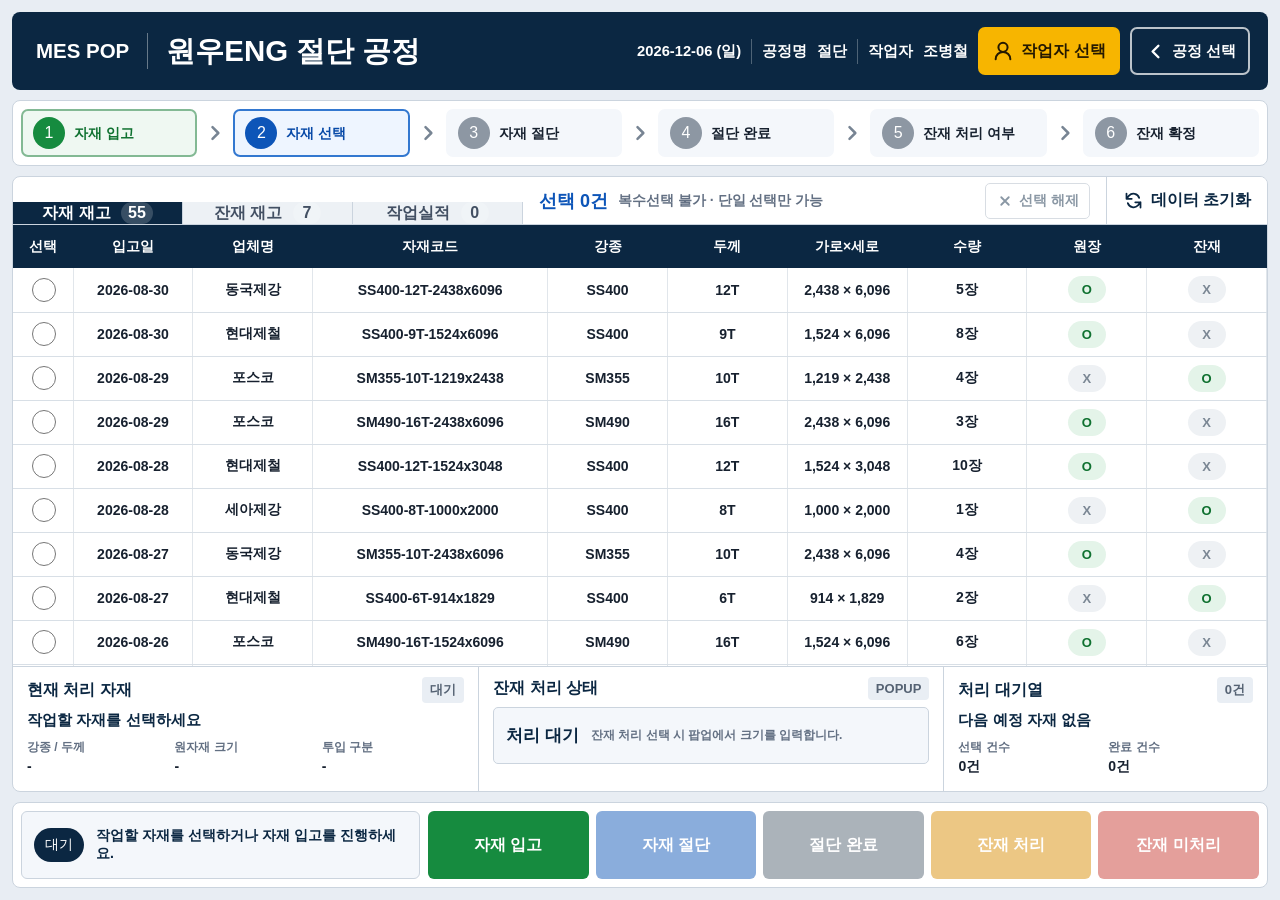
==== commit d5f40c85: "자재 재고 전체 수량 합계 표시" ====
--- a/cutting.html
+++ b/cutting.html
@@ -49,7 +49,7 @@
       <section class="work-panel">
         <div class="panel-toolbar">
           <div class="tabs" role="tablist" aria-label="자재 정보 보기">
-            <button class="tab-button is-active" id="ordersTab" type="button" role="tab" aria-selected="true" aria-controls="ordersView">자재 재고</button>
+            <button class="tab-button is-active" id="ordersTab" type="button" role="tab" aria-selected="true" aria-controls="ordersView">자재 재고 <span id="materialCount">0</span></button>
             <button class="tab-button" id="residueTab" type="button" role="tab" aria-selected="false" aria-controls="residueView">잔재 재고 <span id="residueCount">3</span></button>
             <button class="tab-button" id="resultsTab" type="button" role="tab" aria-selected="false" aria-controls="resultsView">작업실적 <span id="resultCount">0</span></button>
           </div>
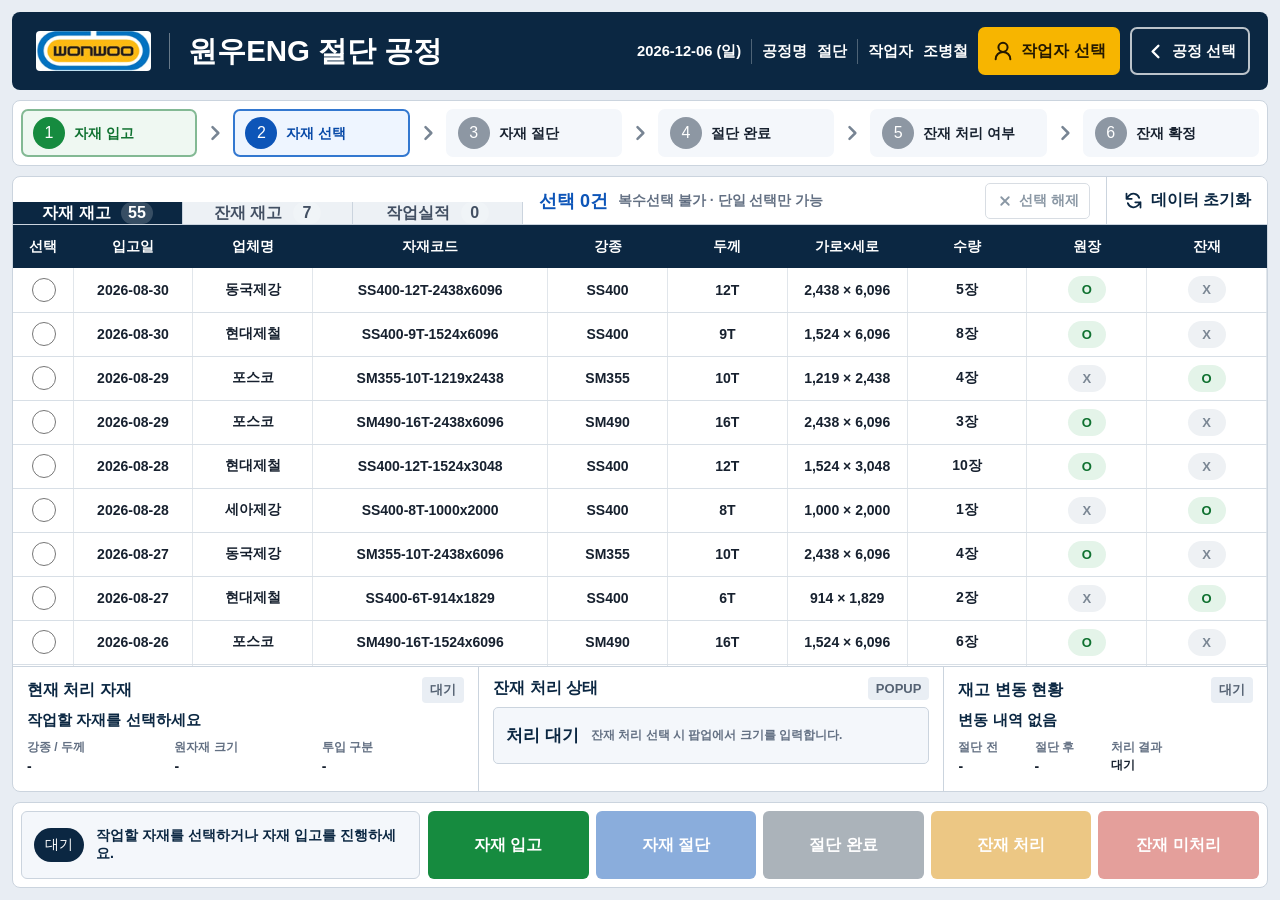
==== commit 521c503f: "POP 헤더 CI 적용 및 재고 변동 현황 개선" ====
--- a/cutting.html
+++ b/cutting.html
@@ -11,7 +11,7 @@
     <main class="cutting-shell">
       <header class="cutting-header">
         <div class="header-title">
-          <span>MES POP</span>
+          <img class="cutting-ci" src="./assets/wonwoo-ci.jpg" alt="원우ENG CI" />
           <i aria-hidden="true"></i>
           <h1>원우ENG 절단 공정</h1>
         </div>
@@ -110,12 +110,13 @@
             <div class="residue-ready"><strong id="residueStatus">처리 대기</strong><p id="inputGuide">잔재 처리 선택 시 팝업에서 크기를 입력합니다.</p></div>
           </article>
 
-          <article class="detail-section queue-section">
-            <div class="detail-heading"><strong>처리 대기열</strong><span id="queueCount">0건</span></div>
-            <p class="primary-value" id="nextCode">다음 예정 자재 없음</p>
+          <article class="detail-section inventory-change-section">
+            <div class="detail-heading"><strong>재고 변동 현황</strong><span id="inventoryChangeStatus">대기</span></div>
+            <p class="primary-value" id="inventoryChangeSummary">변동 내역 없음</p>
             <dl>
-              <div><dt>선택 건수</dt><dd id="totalSelected">0건</dd></div>
-              <div><dt>완료 건수</dt><dd id="completedCount">0건</dd></div>
+              <div><dt>절단 전</dt><dd id="inventoryBeforeQty">-</dd></div>
+              <div><dt>절단 후</dt><dd id="inventoryAfterQty">-</dd></div>
+              <div><dt>처리 결과</dt><dd id="inventoryChangeResult">대기</dd></div>
             </dl>
           </article>
         </div>
--- a/cutting.css
+++ b/cutting.css
@@ -22,7 +22,7 @@
 }
 .header-title, .header-facts { align-items: center; display: flex; min-width: 0; }
 .header-title { gap: 18px; }
-.header-title > span { font-size: clamp(20px, 1.6vw, 26px); font-weight: 900; white-space: nowrap; }
+.cutting-ci { background: #fff; border-radius: 4px; display: block; height: auto; width: clamp(112px, 9vw, 132px); }
 .header-title > i { background: rgba(255,255,255,.38); height: 36px; width: 1px; }
 .header-title h1 { font-size: clamp(25px, 2.3vw, 38px); line-height: 1; margin: 0; white-space: nowrap; }
 .header-facts { gap: 10px; font-size: clamp(14px, 1.15vw, 19px); font-style: normal; font-weight: 700; white-space: nowrap; }
@@ -104,7 +104,8 @@
 .detail-section dl div { min-width: 0; }
 .detail-section dt { color: var(--muted); font-size: 12px; font-weight: 800; }
 .detail-section dd { font-size: 14px; font-weight: 900; margin: 2px 0 0; overflow: hidden; text-overflow: ellipsis; white-space: nowrap; }
-.queue-section dl { grid-template-columns: repeat(2, minmax(0, 1fr)); }
+.inventory-change-section dl { grid-template-columns: .75fr .75fr 1.5fr; }
+.inventory-change-section #inventoryChangeResult { font-size: 12px; line-height: 1.25; overflow: visible; text-overflow: clip; white-space: normal; word-break: keep-all; }
 .dimension-inputs { align-items: end; display: grid; gap: 8px; grid-template-columns: 1fr auto 1fr; }
 .dimension-inputs label { color: var(--muted); display: grid; font-size: 12px; font-weight: 800; gap: 3px; }
 .dimension-inputs > span { font-size: 22px; font-weight: 900; padding-bottom: 9px; }
